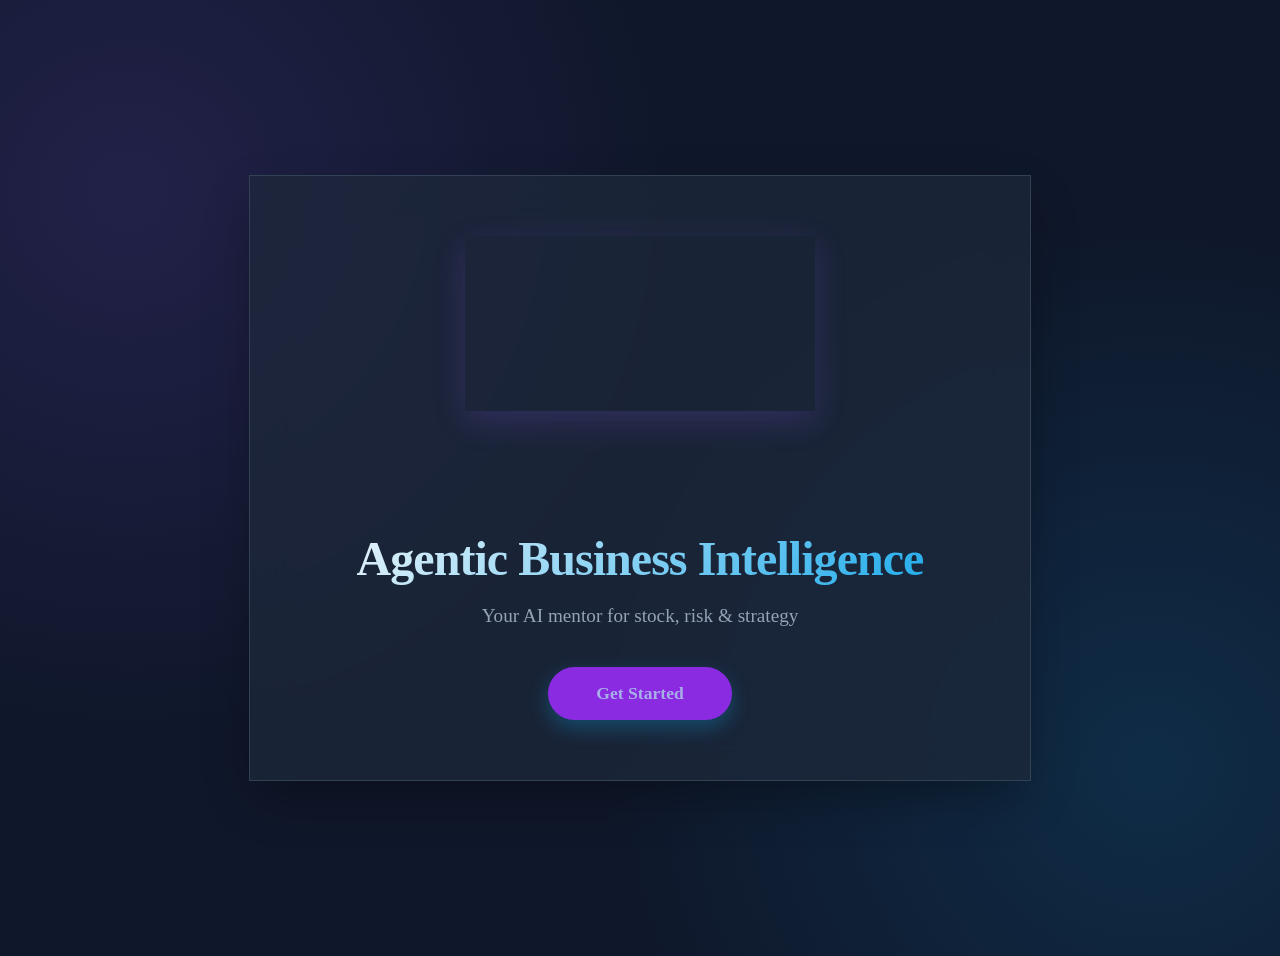
==== index.html @ ce783104 "Initial commit: ABI Premium Design and Features" ====
<!DOCTYPE html>
<html lang="en">

<head>
  <meta charset="UTF-8">
  <title>ABI – Agentic Business Intelligence</title>
  <link rel="stylesheet" href="index.css">

  <link href="https://fonts.googleapis.com/css2?family=Poppins:wght@300;500;700&display=swap" rel="stylesheet">
</head>

<body class="fade-in">

  <div class="container"> <video src="logo.mp4" autoplay loop muted class="logo"></video><br>
    <br><br><br>
    <h1>Agentic Business Intelligence</h1>
    <p>Your AI mentor for stock, risk & strategy</p>

    <a href="login.html" class="btn">Get Started</a>
  </div>

</body>

</html>
---- index.css ----
/* index.css */

:root {
  /* Force Dark Theme Default for Landing Page */
  --primary: #f8fafc;
  --primary-light: #cbd5e1;
  --secondary: #0ea5e9;
  --accent: #fbbf24;
  --bg-body: #0f172a;
  /* Slate 900 */
  --bg-glass: rgba(30, 41, 59, 0.75);
  --bg-card: #1e293b;
  --bg-nav: rgba(15, 23, 42, 0.9);
  --text-main: #f1f5f9;
  --text-muted: #94a3b8;
  --text-light: #0f172a;
  --border: #334155;
  --shadow-sm: 0 4px 6px -1px rgba(0, 0, 0, 0.5);
  --shadow-glow: 0 0 20px rgba(14, 165, 233, 0.4);
}

body {
  display: flex;
  justify-content: center;
  align-items: center;
  min-height: 100vh;
  padding: 20px;
  background: radial-gradient(circle at 10% 20%, rgba(139, 92, 246, 0.15) 0%, transparent 40%),
    radial-gradient(circle at 90% 80%, rgba(14, 165, 233, 0.15) 0%, transparent 40%),
    var(--bg-body);
  color: var(--text-main);
  /* Ensure no scroll unless needed */
  overflow-x: hidden;
}

.container {
  text-align: center;
  max-width: 700px;
  width: 100%;

  /* Glassmorphism Card Style */
  background: var(--bg-glass);
  backdrop-filter: blur(20px);
  -webkit-backdrop-filter: blur(20px);
  border: 1px solid var(--border);
  border-radius: var(--radius-lg);
  padding: 60px 40px;
  box-shadow: 0 20px 50px -12px rgba(0, 0, 0, 0.4);

  position: relative;
  z-index: 10;
  transition: transform 0.3s ease;
}

.logo {
  width: 100%;
  max-width: 350px;
  height: auto;
  border-radius: var(--radius-md);
  margin-bottom: 2rem;
  box-shadow: 0 10px 30px rgba(139, 92, 246, 0.2);
  /* Subtle glow for logo/video */
}

h1 {
  font-size: 3rem;
  font-weight: 800;
  margin-bottom: 1rem;
  line-height: 1.1;
  background: linear-gradient(135deg, var(--primary), var(--secondary));
  -webkit-background-clip: text;
  -webkit-text-fill-color: transparent;
  letter-spacing: -0.02em;
}

p {
  font-size: 1.2rem;
  color: var(--text-muted);
  margin-bottom: 2.5rem;
  font-weight: 400;
}

.btn {
  display: inline-block;
  padding: 16px 48px;
  background-color: blueviolet;
  /* Sky/Blue default from login */
  color: rgb(168, 175, 232);
  font-weight: 600;
  font-size: 1.1rem;
  border-radius: 50px;
  box-shadow: 0 8px 20px rgba(14, 165, 233, 0.3);
  transition: all 0.3s ease;
  text-decoration: none;
}

.btn:hover {
  transform: translateY(-3px);
  box-shadow: 0 12px 25px rgba(14, 165, 233, 0.4);
  background: var(--primary);
  /* Hover state */
}

.btn:active {
  transform: translateY(-1px);
}
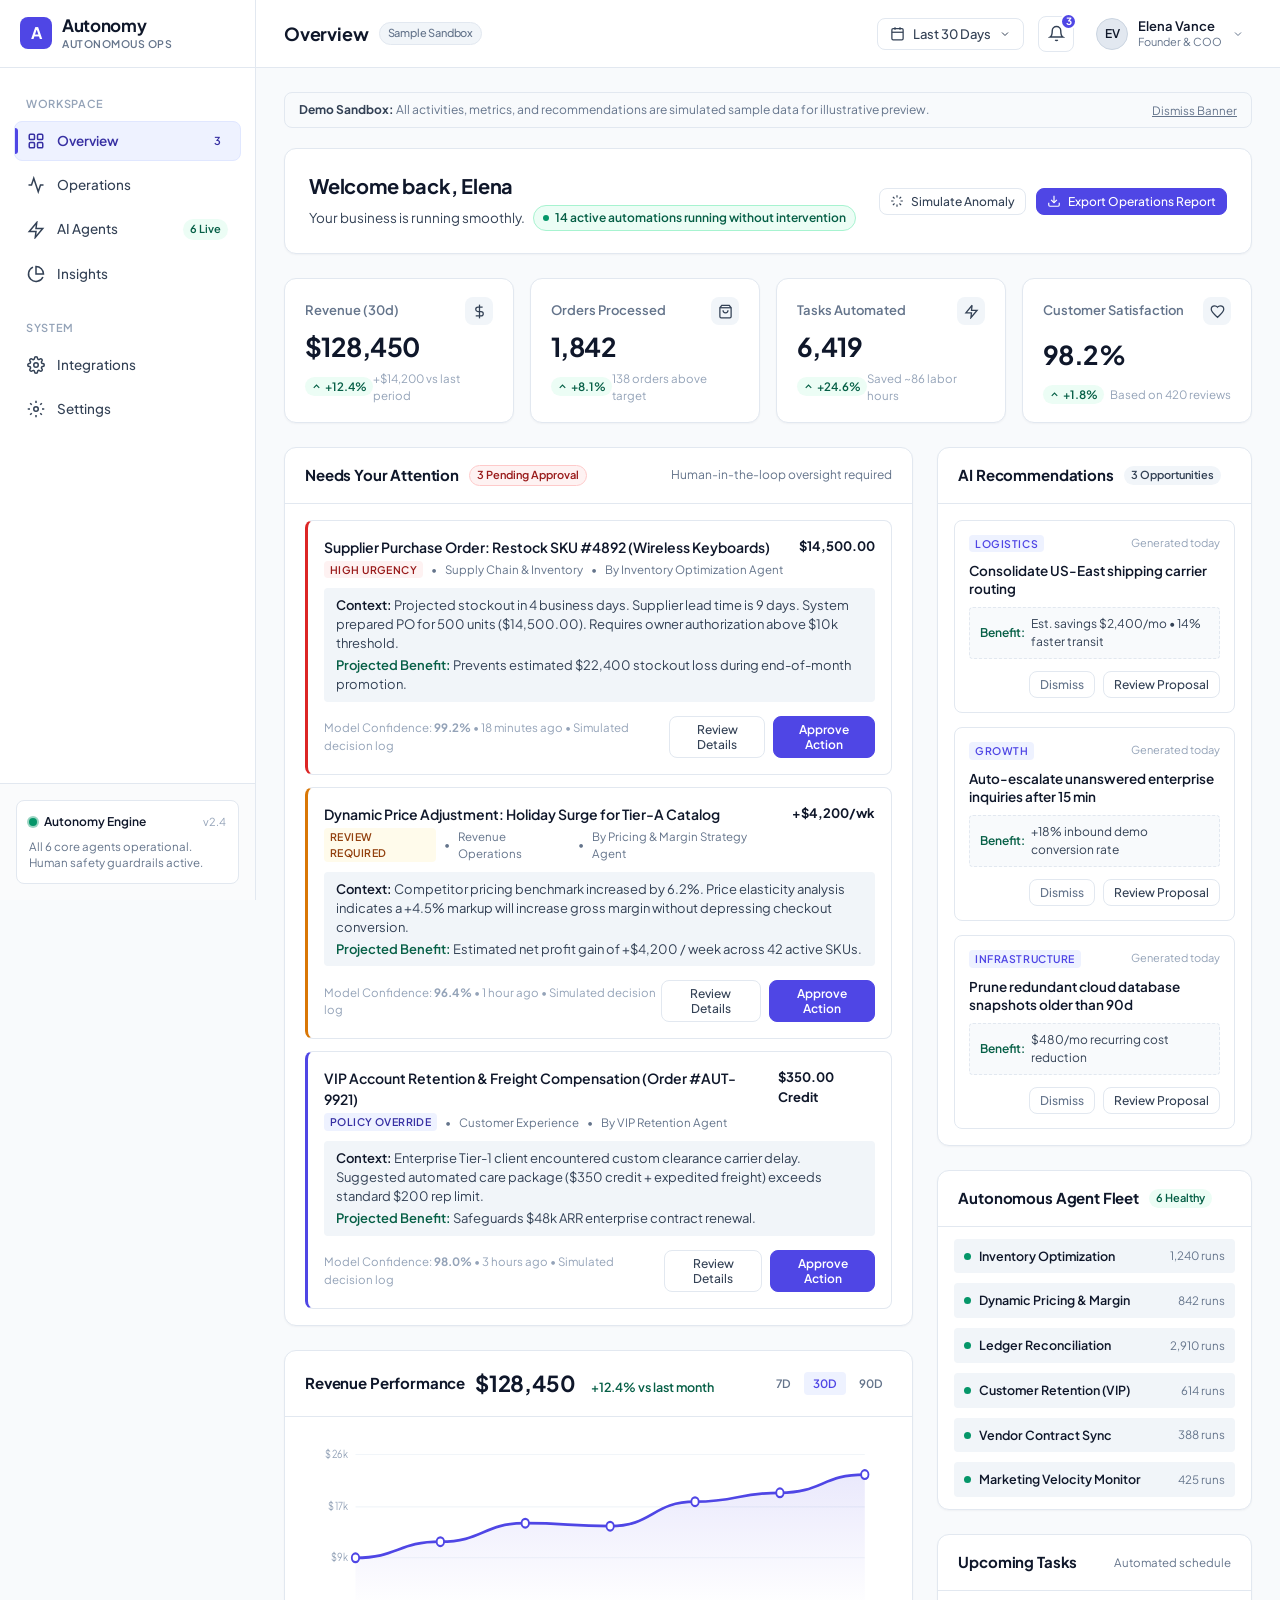
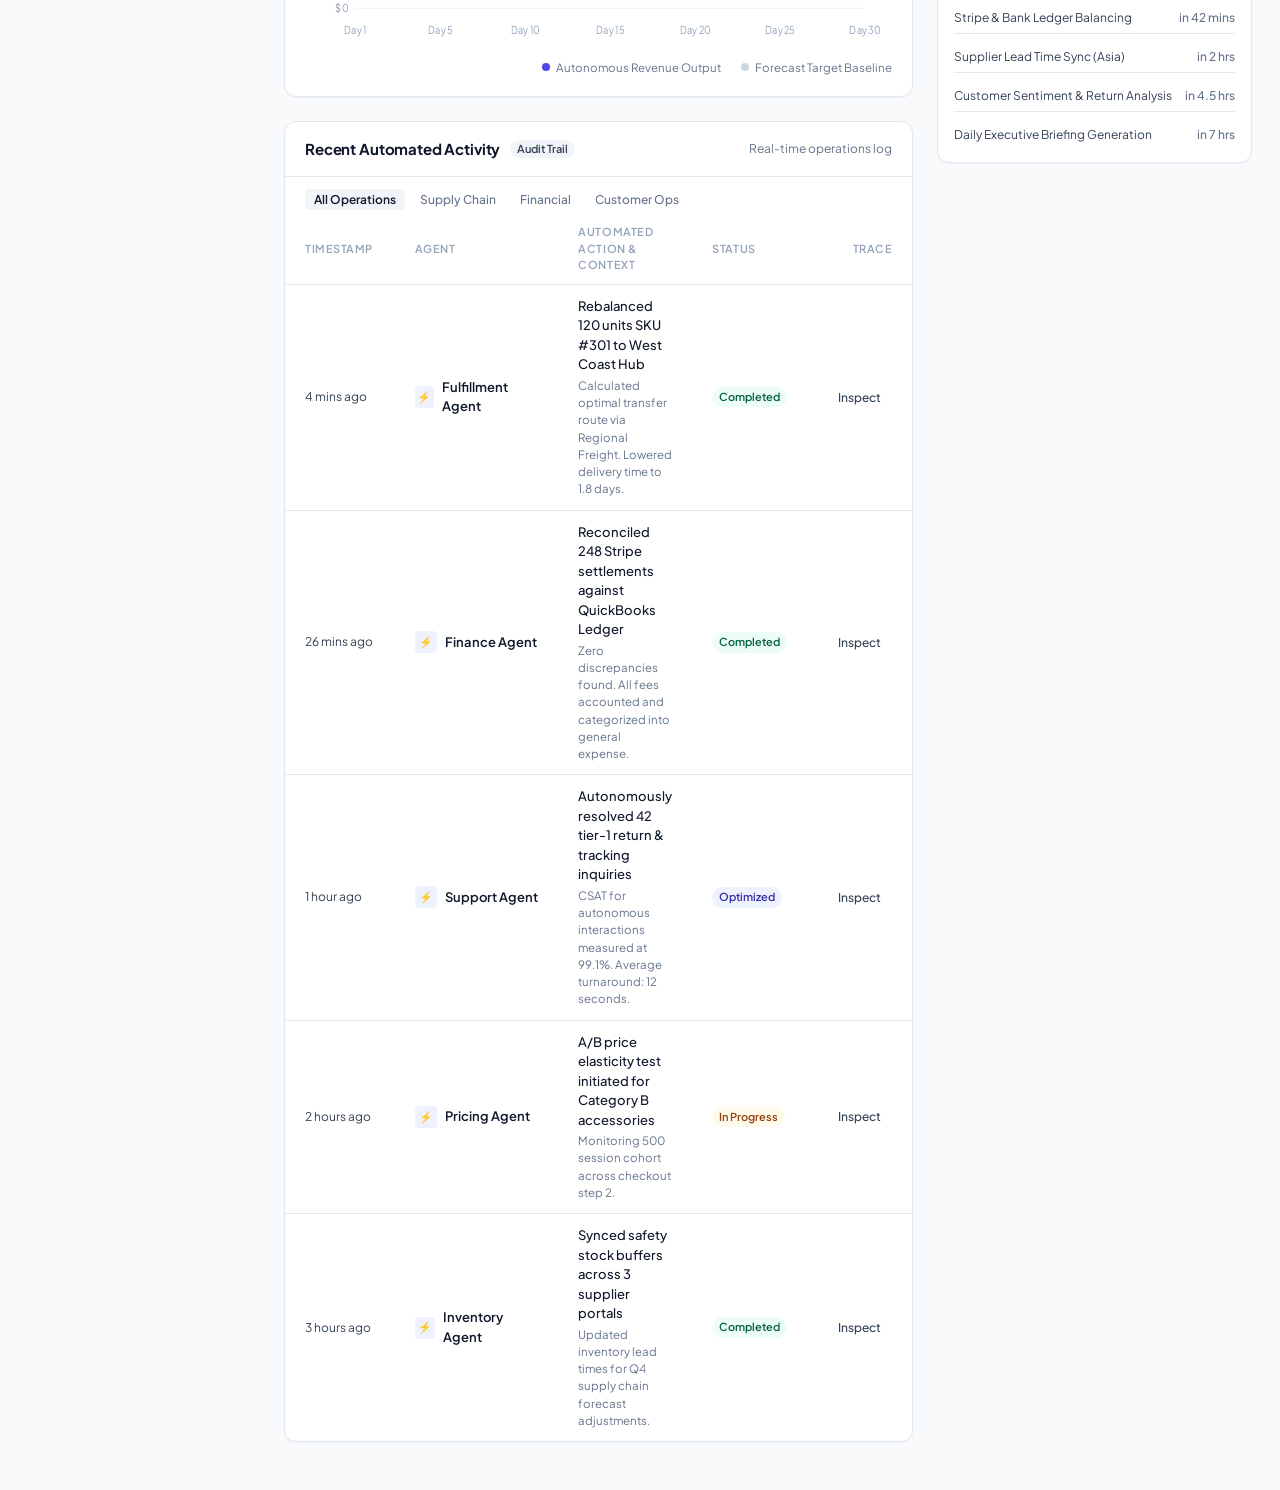
==== commit bc668c0f: "Initial commit" ====
--- a/index.html
+++ b/index.html
@@ -1,24 +1,814 @@
 <!DOCTYPE html>
 <html lang="en">
-
 <head>
   <meta charset="UTF-8">
-  <title>ABI – Agentic Business Intelligence</title>
-  <link rel="stylesheet" href="index.css">
-
-  <link href="https://fonts.googleapis.com/css2?family=Poppins:wght@300;500;700&display=swap" rel="stylesheet">
+  <meta name="viewport" content="width=device-width, initial-scale=1.0">
+  <title>Autonomy — Autonomous Business Operations Platform</title>
+  <meta name="description" content="Calm, clear autonomous business operations platform. Monitor operations, understand what needs attention, and review AI-suggested actions.">
+  <link rel="stylesheet" href="dashboard.css">
+  <!-- Fonts: Inter / System -->
+  <link rel="preconnect" href="https://fonts.googleapis.com">
+  <link rel="preconnect" href="https://fonts.gstatic.com" crossorigin>
+  <link href="https://fonts.googleapis.com/css2?family=Plus+Jakarta+Sans:wght@400;500;600;700&display=swap" rel="stylesheet">
+  <style>
+    body { font-family: 'Plus Jakarta Sans', -apple-system, BlinkMacSystemFont, "Segoe UI", Roboto, sans-serif; }
+  </style>
 </head>
-
-<body class="fade-in">
-
-  <div class="container"> <video src="logo.mp4" autoplay loop muted class="logo"></video><br>
-    <br><br><br>
-    <h1>Agentic Business Intelligence</h1>
-    <p>Your AI mentor for stock, risk & strategy</p>
-
-    <a href="login.html" class="btn">Get Started</a>
+<body>
+
+<div class="app-container">
+  <!-- Mobile Sidebar Overlay Backdrop -->
+  <div class="sidebar-overlay" id="sidebarOverlay"></div>
+
+  <!-- Left Sidebar -->
+  <aside class="sidebar" id="sidebar">
+    <div class="sidebar-header">
+      <a href="index.html" class="brand-wrapper">
+        <div class="brand-icon">A</div>
+        <div class="brand-text">
+          <span class="brand-title">Autonomy</span>
+          <span class="brand-tag">Autonomous Ops</span>
+        </div>
+      </a>
+      <button class="mobile-menu-btn" id="sidebarCloseBtn" aria-label="Close sidebar" style="display: none;">
+        <svg width="20" height="20" viewBox="0 0 24 24" fill="none" stroke="currentColor" stroke-width="2">
+          <path d="M18 6L6 18M6 6l12 12"/>
+        </svg>
+      </button>
+    </div>
+
+    <!-- Navigation List -->
+    <nav class="sidebar-nav">
+      <div class="nav-section-title">Workspace</div>
+      
+      <a href="#overview" class="nav-item active" data-tab="overview">
+        <svg class="nav-icon" viewBox="0 0 24 24" fill="none" stroke="currentColor">
+          <rect x="3" y="3" width="7" height="7" rx="1.5"/>
+          <rect x="14" y="3" width="7" height="7" rx="1.5"/>
+          <rect x="14" y="14" width="7" height="7" rx="1.5"/>
+          <rect x="3" y="14" width="7" height="7" rx="1.5"/>
+        </svg>
+        <span>Overview</span>
+        <span class="nav-badge" id="navAttentionBadge">3</span>
+      </a>
+
+      <a href="#operations" class="nav-item" data-tab="operations">
+        <svg class="nav-icon" viewBox="0 0 24 24" fill="none" stroke="currentColor">
+          <polyline points="22 12 18 12 15 21 9 3 6 12 2 12"/>
+        </svg>
+        <span>Operations</span>
+      </a>
+
+      <a href="#agents" class="nav-item" data-tab="agents">
+        <svg class="nav-icon" viewBox="0 0 24 24" fill="none" stroke="currentColor">
+          <polygon points="13 2 3 14 12 14 11 22 21 10 12 10 13 2"/>
+        </svg>
+        <span>AI Agents</span>
+        <span class="nav-badge" style="background-color:#ecfdf5; color:#065f46;">6 Live</span>
+      </a>
+
+      <a href="#insights" class="nav-item" data-tab="insights">
+        <svg class="nav-icon" viewBox="0 0 24 24" fill="none" stroke="currentColor">
+          <path d="M21.21 15.89A10 10 0 1 1 8 2.83"/>
+          <path d="M22 12A10 10 0 0 0 12 2v10z"/>
+        </svg>
+        <span>Insights</span>
+      </a>
+
+      <div class="nav-section-title" style="margin-top: 14px;">System</div>
+
+      <a href="#integrations" class="nav-item" data-tab="integrations">
+        <svg class="nav-icon" viewBox="0 0 24 24" fill="none" stroke="currentColor">
+          <circle cx="12" cy="12" r="3"/>
+          <path d="M19.4 15a1.65 1.65 0 0 0 .33 1.82l.06.06a2 2 0 0 1 0 2.83 2 2 0 0 1-2.83 0l-.06-.06a1.65 1.65 0 0 0-1.82-.33 1.65 1.65 0 0 0-1 1.51V21a2 2 0 0 1-2 2 2 2 0 0 1-2-2v-.09A1.65 1.65 0 0 0 9 19.4a1.65 1.65 0 0 0-1.82.33l-.06.06a2 2 0 0 1-2.83 0 2 2 0 0 1 0-2.83l.06-.06a1.65 1.65 0 0 0 .33-1.82 1.65 1.65 0 0 0-1.51-1H3a2 2 0 0 1-2-2 2 2 0 0 1 2-2h.09A1.65 1.65 0 0 0 4.6 9a1.65 1.65 0 0 0-.33-1.82l-.06-.06a2 2 0 0 1 0-2.83 2 2 0 0 1 2.83 0l.06.06a1.65 1.65 0 0 0 1.82.33H9a1.65 1.65 0 0 0 1-1.51V3a2 2 0 0 1 2-2 2 2 0 0 1 2 2v.09a1.65 1.65 0 0 0 1 1.51 1.65 1.65 0 0 0 1.82-.33l.06-.06a2 2 0 0 1 2.83 0 2 2 0 0 1 0 2.83l-.06.06a1.65 1.65 0 0 0-.33 1.82V9a1.65 1.65 0 0 0 1.51 1H21a2 2 0 0 1 2 2 2 2 0 0 1-2 2h-.09a1.65 1.65 0 0 0-1.51 1z"/>
+        </svg>
+        <span>Integrations</span>
+      </a>
+
+      <a href="#settings" class="nav-item" data-tab="settings">
+        <svg class="nav-icon" viewBox="0 0 24 24" fill="none" stroke="currentColor">
+          <circle cx="12" cy="12" r="3"/>
+          <path d="M12 1v3M12 20v3M4.22 4.22l2.12 2.12M17.66 17.66l2.12 2.12M1 12h3M20 12h3M4.22 19.78l2.12-2.12M17.66 6.34l2.12-2.12"/>
+        </svg>
+        <span>Settings</span>
+      </a>
+    </nav>
+
+    <!-- Sidebar Footer / System Status -->
+    <div class="sidebar-footer">
+      <div class="system-status-card">
+        <div class="status-header">
+          <div class="status-indicator-wrap">
+            <span class="pulse-dot"></span>
+            <span>Autonomy Engine</span>
+          </div>
+          <span class="status-version">v2.4</span>
+        </div>
+        <p class="status-desc">All 6 core agents operational. Human safety guardrails active.</p>
+      </div>
+    </div>
+  </aside>
+
+  <!-- Main Wrapper -->
+  <div class="main-wrapper">
+    <!-- Top Bar -->
+    <header class="topbar">
+      <div class="topbar-left">
+        <button class="mobile-menu-btn" id="mobileMenuBtn" aria-label="Open mobile menu">
+          <svg width="20" height="20" viewBox="0 0 24 24" fill="none" stroke="currentColor" stroke-width="2">
+            <line x1="3" y1="12" x2="21" y2="12"/>
+            <line x1="3" y1="6" x2="21" y2="6"/>
+            <line x1="3" y1="18" x2="21" y2="18"/>
+          </svg>
+        </button>
+
+        <div class="page-meta">
+          <h1 class="page-title">
+            Overview
+            <span class="demo-badge">Sample Sandbox</span>
+          </h1>
+        </div>
+      </div>
+
+      <div class="topbar-right">
+        <!-- Date Range Selector -->
+        <div class="date-selector-wrapper">
+          <button class="date-selector-btn" id="dateSelectorBtn" aria-label="Select date range">
+            <svg width="15" height="15" viewBox="0 0 24 24" fill="none" stroke="currentColor" stroke-width="2">
+              <rect x="3" y="4" width="18" height="18" rx="2" ry="2"/>
+              <line x1="16" y1="2" x2="16" y2="6"/>
+              <line x1="8" y1="2" x2="8" y2="6"/>
+              <line x1="3" y1="10" x2="21" y2="10"/>
+            </svg>
+            <span id="selectedDateLabel">Last 30 Days</span>
+            <svg width="12" height="12" viewBox="0 0 24 24" fill="none" stroke="currentColor" stroke-width="2">
+              <polyline points="6 9 12 15 18 9"/>
+            </svg>
+          </button>
+          
+          <div class="date-dropdown" id="dateDropdown">
+            <button class="dropdown-item" data-val="today">Today (Real-time)</button>
+            <button class="dropdown-item" data-val="7d">Last 7 Days</button>
+            <button class="dropdown-item active" data-val="30d">Last 30 Days</button>
+            <button class="dropdown-item" data-val="quarter">Quarter to Date</button>
+          </div>
+        </div>
+
+        <!-- Notifications Bell -->
+        <div class="notification-wrapper">
+          <button class="icon-btn" id="notifBtn" aria-label="Notifications">
+            <svg width="17" height="17" viewBox="0 0 24 24" fill="none" stroke="currentColor" stroke-width="2">
+              <path d="M18 8A6 6 0 0 0 6 8c0 7-3 9-3 9h18s-3-2-3-9"/>
+              <path d="M13.73 21a2 2 0 0 1-3.46 0"/>
+            </svg>
+            <span class="unread-badge">3</span>
+          </button>
+
+          <div class="notifications-menu" id="notifMenu">
+            <div class="notifications-header">
+              <h4>System Notifications</h4>
+              <span style="font-size:11px; color:var(--text-muted);">3 unread</span>
+            </div>
+            <div class="notifications-list">
+              <div class="notification-row">
+                <span style="color:var(--status-danger);">●</span>
+                <div>
+                  <div style="font-weight:600; color:var(--text-primary);">Restock threshold reached</div>
+                  <div style="font-size:11.5px; color:var(--text-muted);">SKU #4892 inventory dropped to 4 days supply.</div>
+                  <div style="font-size:10.5px; color:var(--text-subtle); margin-top:2px;">18 mins ago</div>
+                </div>
+              </div>
+              <div class="notification-row">
+                <span style="color:var(--status-warning);">●</span>
+                <div>
+                  <div style="font-weight:600; color:var(--text-primary);">Price elasticity trigger</div>
+                  <div style="font-size:11.5px; color:var(--text-muted);">Competitor prices increased across 42 items.</div>
+                  <div style="font-size:10.5px; color:var(--text-subtle); margin-top:2px;">1 hour ago</div>
+                </div>
+              </div>
+              <div class="notification-row">
+                <span style="color:var(--status-success);">●</span>
+                <div>
+                  <div style="font-weight:600; color:var(--text-primary);">Settlements reconciled</div>
+                  <div style="font-size:11.5px; color:var(--text-muted);">248 Stripe transactions matched with zero errors.</div>
+                  <div style="font-size:10.5px; color:var(--text-subtle); margin-top:2px;">2 hours ago</div>
+                </div>
+              </div>
+            </div>
+          </div>
+        </div>
+
+        <!-- User Profile Dropdown -->
+        <div class="user-menu-wrapper">
+          <button class="user-profile-btn" id="userProfileBtn" aria-label="User profile">
+            <div class="user-avatar">EV</div>
+            <div class="user-info">
+              <span class="user-name">Elena Vance</span>
+              <span class="user-role">Founder & COO</span>
+            </div>
+            <svg width="12" height="12" viewBox="0 0 24 24" fill="none" stroke="currentColor" stroke-width="2" style="color:var(--text-muted);">
+              <polyline points="6 9 12 15 18 9"/>
+            </svg>
+          </button>
+
+          <div class="user-dropdown" id="userDropdown">
+            <div style="padding: 8px 14px; border-bottom: 1px solid var(--border-subtle);">
+              <div style="font-size:12.5px; font-weight:600; color:var(--text-primary);">Elena Vance</div>
+              <div style="font-size:11px; color:var(--text-muted);">elena@vanceholdings.com</div>
+            </div>
+            <button class="dropdown-item" onclick="window.AutonomyApp.showToast('Workspace settings opened')">Workspace Profile</button>
+            <button class="dropdown-item" onclick="window.AutonomyApp.showToast('API access keys opened')">API & Webhooks</button>
+            <div class="dropdown-divider"></div>
+            <button class="dropdown-item" onclick="window.AutonomyApp.showToast('Audit report ready for download')">Export Audit Trail</button>
+            <button class="dropdown-item" style="color:var(--status-danger-text);" onclick="window.AutonomyApp.showToast('Logged out of demo session')">Sign Out</button>
+          </div>
+        </div>
+      </div>
+    </header>
+
+    <!-- Main Content Area -->
+    <main class="content-area">
+      <!-- Illustrative Demo Notification Banner -->
+      <div class="demo-notice-bar">
+        <span>
+          <strong>Demo Sandbox:</strong> All activities, metrics, and recommendations are simulated sample data for illustrative preview.
+        </span>
+        <button class="demo-notice-dismiss" onclick="this.parentElement.style.display='none'">Dismiss Banner</button>
+      </div>
+
+      <!-- TAB 1: OVERVIEW -->
+      <section class="tab-pane active" id="tab-overview">
+        <!-- Welcome Section -->
+        <div class="welcome-card">
+          <div class="welcome-info">
+            <h2 class="welcome-title">Welcome back, Elena</h2>
+            <div class="welcome-status">
+              <span>Your business is running smoothly.</span>
+              <span class="automation-pill">
+                <span class="pill-dot"></span>
+                14 active automations running without intervention
+              </span>
+            </div>
+          </div>
+          <div class="welcome-actions">
+            <button class="btn btn-secondary btn-sm" id="simulateAnomalyBtn" title="Trigger a demo anomaly to test the approval queue">
+              <svg width="14" height="14" viewBox="0 0 24 24" fill="none" stroke="currentColor" stroke-width="2">
+                <path d="M12 2v4M12 18v4M4.93 4.93l2.83 2.83M16.24 16.24l2.83 2.83M2 12h4M18 12h4M4.93 19.07l2.83-2.83M16.24 7.76l2.83-2.83"/>
+              </svg>
+              Simulate Anomaly
+            </button>
+            <button class="btn btn-primary btn-sm" onclick="window.AutonomyApp.showToast('Report generated and downloaded (PDF)')">
+              <svg width="14" height="14" viewBox="0 0 24 24" fill="none" stroke="currentColor" stroke-width="2">
+                <path d="M21 15v4a2 2 0 0 1-2 2H5a2 2 0 0 1-2-2v-4"/>
+                <polyline points="7 10 12 15 17 10"/>
+                <line x1="12" y1="15" x2="12" y2="3"/>
+              </svg>
+              Export Operations Report
+            </button>
+          </div>
+        </div>
+
+        <!-- 4 Key Metric Cards -->
+        <div class="metrics-grid">
+          <!-- Metric 1: Revenue -->
+          <div class="metric-card">
+            <div class="metric-header">
+              <span class="metric-title">Revenue (30d)</span>
+              <div class="metric-icon-wrap">
+                <svg width="15" height="15" viewBox="0 0 24 24" fill="none" stroke="currentColor" stroke-width="2">
+                  <line x1="12" y1="1" x2="12" y2="23"/>
+                  <path d="M17 5H9.5a3.5 3.5 0 0 0 0 7h5a3.5 3.5 0 0 1 0 7H6"/>
+                </svg>
+              </div>
+            </div>
+            <div class="metric-value-wrap">
+              <span class="metric-value">$128,450</span>
+            </div>
+            <div class="metric-footer">
+              <span class="trend-badge positive">
+                <svg width="11" height="11" viewBox="0 0 24 24" fill="none" stroke="currentColor" stroke-width="2.5">
+                  <polyline points="18 15 12 9 6 15"/>
+                </svg>
+                +12.4%
+              </span>
+              <span class="metric-subtext">+$14,200 vs last period</span>
+            </div>
+          </div>
+
+          <!-- Metric 2: Orders -->
+          <div class="metric-card">
+            <div class="metric-header">
+              <span class="metric-title">Orders Processed</span>
+              <div class="metric-icon-wrap">
+                <svg width="15" height="15" viewBox="0 0 24 24" fill="none" stroke="currentColor" stroke-width="2">
+                  <path d="M6 2L3 6v14a2 2 0 0 0 2 2h14a2 2 0 0 0 2-2V6l-3-4z"/>
+                  <line x1="3" y1="6" x2="21" y2="6"/>
+                  <path d="M16 10a4 4 0 0 1-8 0"/>
+                </svg>
+              </div>
+            </div>
+            <div class="metric-value-wrap">
+              <span class="metric-value">1,842</span>
+            </div>
+            <div class="metric-footer">
+              <span class="trend-badge positive">
+                <svg width="11" height="11" viewBox="0 0 24 24" fill="none" stroke="currentColor" stroke-width="2.5">
+                  <polyline points="18 15 12 9 6 15"/>
+                </svg>
+                +8.1%
+              </span>
+              <span class="metric-subtext">138 orders above target</span>
+            </div>
+          </div>
+
+          <!-- Metric 3: Tasks Automated -->
+          <div class="metric-card">
+            <div class="metric-header">
+              <span class="metric-title">Tasks Automated</span>
+              <div class="metric-icon-wrap">
+                <svg width="15" height="15" viewBox="0 0 24 24" fill="none" stroke="currentColor" stroke-width="2">
+                  <polyline points="13 2 3 14 12 14 11 22 21 10 12 10 13 2"/>
+                </svg>
+              </div>
+            </div>
+            <div class="metric-value-wrap">
+              <span class="metric-value">6,419</span>
+            </div>
+            <div class="metric-footer">
+              <span class="trend-badge positive">
+                <svg width="11" height="11" viewBox="0 0 24 24" fill="none" stroke="currentColor" stroke-width="2.5">
+                  <polyline points="18 15 12 9 6 15"/>
+                </svg>
+                +24.6%
+              </span>
+              <span class="metric-subtext">Saved ~86 labor hours</span>
+            </div>
+          </div>
+
+          <!-- Metric 4: Customer Satisfaction -->
+          <div class="metric-card">
+            <div class="metric-header">
+              <span class="metric-title">Customer Satisfaction</span>
+              <div class="metric-icon-wrap">
+                <svg width="15" height="15" viewBox="0 0 24 24" fill="none" stroke="currentColor" stroke-width="2">
+                  <path d="M12 21.35l-1.45-1.32C5.4 15.36 2 12.28 2 8.5 2 5.42 4.42 3 7.5 3c1.74 0 3.41.81 4.5 2.09C13.09 3.81 14.76 3 16.5 3 19.58 3 22 5.42 22 8.5c0 3.78-3.4 6.86-8.55 11.54L12 21.35z"/>
+                </svg>
+              </div>
+            </div>
+            <div class="metric-value-wrap">
+              <span class="metric-value">98.2%</span>
+            </div>
+            <div class="metric-footer">
+              <span class="trend-badge positive">
+                <svg width="11" height="11" viewBox="0 0 24 24" fill="none" stroke="currentColor" stroke-width="2.5">
+                  <polyline points="18 15 12 9 6 15"/>
+                </svg>
+                +1.8%
+              </span>
+              <span class="metric-subtext">Based on 420 reviews</span>
+            </div>
+          </div>
+        </div>
+
+        <!-- Dashboard Grid: 2 Columns -->
+        <div class="dashboard-grid">
+          <!-- Main Left Column -->
+          <div class="col-main">
+            <!-- SECTION: Needs Your Attention (Approval Queue) -->
+            <section class="dashboard-card" id="attentionSection">
+              <div class="card-header">
+                <div class="card-header-left">
+                  <h3 class="card-title">Needs Your Attention</h3>
+                  <span class="count-badge attention" id="attentionCountBadge">3 Pending Approval</span>
+                </div>
+                <div class="card-header-actions">
+                  <span style="font-size:12px; color:var(--text-muted);">Human-in-the-loop oversight required</span>
+                </div>
+              </div>
+
+              <!-- Attention List Items -->
+              <div class="attention-list" id="attentionList">
+                <!-- Dynamically populated via JS -->
+              </div>
+
+              <!-- Empty state when all approved -->
+              <div class="empty-attention" id="emptyAttention">
+                <svg width="32" height="32" viewBox="0 0 24 24" fill="none" stroke="currentColor" stroke-width="2">
+                  <path d="M22 11.08V12a10 10 0 1 1-5.93-9.14"/>
+                  <polyline points="22 4 12 14.01 9 11.01"/>
+                </svg>
+                <div style="font-weight:600; color:var(--text-primary);">All actions reviewed</div>
+                <div style="font-size:12.5px; color:var(--text-muted);">There are no pending items requiring human authorization right now.</div>
+              </div>
+            </section>
+
+            <!-- SECTION: Performance Chart (Revenue Over Time) -->
+            <section class="dashboard-card">
+              <div class="card-header">
+                <div class="card-header-left">
+                  <h3 class="card-title">Revenue Performance</h3>
+                  <div class="chart-header-stats">
+                    <span class="chart-main-value" id="chartTotalValue">$128,450</span>
+                    <span class="chart-stat-delta" id="chartGrowthValue">+12.4% vs last month</span>
+                  </div>
+                </div>
+
+                <div class="chart-filters">
+                  <button class="chart-filter-btn" data-period="7D">7D</button>
+                  <button class="chart-filter-btn active" data-period="30D">30D</button>
+                  <button class="chart-filter-btn" data-period="90D">90D</button>
+                </div>
+              </div>
+
+              <div class="chart-container">
+                <div class="chart-svg-wrapper">
+                  <svg class="chart-svg" id="chartSvg" preserveAspectRatio="none"></svg>
+                  <div class="chart-tooltip" id="chartTooltip"></div>
+                </div>
+
+                <div class="chart-legend">
+                  <div class="legend-item">
+                    <span class="legend-dot primary"></span>
+                    <span>Autonomous Revenue Output</span>
+                  </div>
+                  <div class="legend-item">
+                    <span class="legend-dot target"></span>
+                    <span>Forecast Target Baseline</span>
+                  </div>
+                </div>
+              </div>
+            </section>
+
+            <!-- SECTION: Activity Area (Recent Automated Actions) -->
+            <section class="dashboard-card">
+              <div class="card-header">
+                <div class="card-header-left">
+                  <h3 class="card-title">Recent Automated Activity</h3>
+                  <span class="count-badge">Audit Trail</span>
+                </div>
+                <div class="card-header-actions">
+                  <span style="font-size:12px; color:var(--text-muted);">Real-time operations log</span>
+                </div>
+              </div>
+
+              <div class="activity-controls">
+                <div class="activity-filters">
+                  <button class="activity-filter-btn active" data-cat="all">All Operations</button>
+                  <button class="activity-filter-btn" data-cat="inventory">Supply Chain</button>
+                  <button class="activity-filter-btn" data-cat="finance">Financial</button>
+                  <button class="activity-filter-btn" data-cat="cx">Customer Ops</button>
+                </div>
+              </div>
+
+              <div class="activity-table-wrapper">
+                <table class="activity-table">
+                  <thead>
+                    <tr>
+                      <th style="width:110px;">Timestamp</th>
+                      <th style="width:170px;">Agent</th>
+                      <th>Automated Action & Context</th>
+                      <th style="width:110px;">Status</th>
+                      <th style="width:80px; text-align:right;">Trace</th>
+                    </tr>
+                  </thead>
+                  <tbody id="activityTableBody">
+                    <!-- Populated via JS -->
+                  </tbody>
+                </table>
+              </div>
+            </section>
+          </div>
+
+          <!-- Side Right Column -->
+          <aside class="col-side">
+            <!-- AI Recommendations Panel -->
+            <div class="dashboard-card">
+              <div class="card-header">
+                <div class="card-header-left">
+                  <h3 class="card-title">AI Recommendations</h3>
+                  <span class="count-badge">3 Opportunities</span>
+                </div>
+              </div>
+
+              <div class="recommendations-list" id="recommendationsList">
+                <!-- Dynamically rendered via JS -->
+              </div>
+            </div>
+
+            <!-- Active Agent Fleet Widget -->
+            <div class="dashboard-card">
+              <div class="card-header">
+                <div class="card-header-left">
+                  <h3 class="card-title">Autonomous Agent Fleet</h3>
+                  <span class="count-badge" style="background-color:#ecfdf5; color:#065f46;">6 Healthy</span>
+                </div>
+              </div>
+
+              <div class="agent-fleet-list">
+                <div class="fleet-row">
+                  <div class="fleet-agent-info">
+                    <span class="fleet-status-dot"></span>
+                    <span class="fleet-agent-name">Inventory Optimization</span>
+                  </div>
+                  <span class="fleet-metric">1,240 runs</span>
+                </div>
+
+                <div class="fleet-row">
+                  <div class="fleet-agent-info">
+                    <span class="fleet-status-dot"></span>
+                    <span class="fleet-agent-name">Dynamic Pricing & Margin</span>
+                  </div>
+                  <span class="fleet-metric">842 runs</span>
+                </div>
+
+                <div class="fleet-row">
+                  <div class="fleet-agent-info">
+                    <span class="fleet-status-dot"></span>
+                    <span class="fleet-agent-name">Ledger Reconciliation</span>
+                  </div>
+                  <span class="fleet-metric">2,910 runs</span>
+                </div>
+
+                <div class="fleet-row">
+                  <div class="fleet-agent-info">
+                    <span class="fleet-status-dot"></span>
+                    <span class="fleet-agent-name">Customer Retention (VIP)</span>
+                  </div>
+                  <span class="fleet-metric">614 runs</span>
+                </div>
+
+                <div class="fleet-row">
+                  <div class="fleet-agent-info">
+                    <span class="fleet-status-dot"></span>
+                    <span class="fleet-agent-name">Vendor Contract Sync</span>
+                  </div>
+                  <span class="fleet-metric">388 runs</span>
+                </div>
+
+                <div class="fleet-row">
+                  <div class="fleet-agent-info">
+                    <span class="fleet-status-dot"></span>
+                    <span class="fleet-agent-name">Marketing Velocity Monitor</span>
+                  </div>
+                  <span class="fleet-metric">425 runs</span>
+                </div>
+              </div>
+            </div>
+
+            <!-- Upcoming Scheduled Jobs -->
+            <div class="dashboard-card">
+              <div class="card-header">
+                <div class="card-header-left">
+                  <h3 class="card-title">Upcoming Tasks</h3>
+                </div>
+                <span style="font-size:11.5px; color:var(--text-muted);">Automated schedule</span>
+              </div>
+
+              <div class="schedule-list">
+                <div class="schedule-item">
+                  <span class="schedule-name">Stripe & Bank Ledger Balancing</span>
+                  <span class="schedule-time">in 42 mins</span>
+                </div>
+                <div class="schedule-item">
+                  <span class="schedule-name">Supplier Lead Time Sync (Asia)</span>
+                  <span class="schedule-time">in 2 hrs</span>
+                </div>
+                <div class="schedule-item">
+                  <span class="schedule-name">Customer Sentiment & Return Analysis</span>
+                  <span class="schedule-time">in 4.5 hrs</span>
+                </div>
+                <div class="schedule-item">
+                  <span class="schedule-name">Daily Executive Briefing Generation</span>
+                  <span class="schedule-time">in 7 hrs</span>
+                </div>
+              </div>
+            </div>
+          </aside>
+        </div>
+      </section>
+
+      <!-- TAB 2: OPERATIONS VIEW -->
+      <section class="tab-pane" id="tab-operations">
+        <div class="view-container">
+          <div class="view-header">
+            <h2 class="view-title">Operations Control Center</h2>
+            <p class="view-subtitle">Supervise live automated operational workflows and trigger manual overrides.</p>
+          </div>
+
+          <div class="grid-cards">
+            <div class="dashboard-card" style="padding:20px;">
+              <h3 style="font-size:15px; font-weight:700; margin-bottom:8px;">Supply Chain & Logistics</h3>
+              <p style="font-size:12.5px; color:var(--text-secondary); margin-bottom:14px;">
+                Monitoring 3 regional warehouses, 14 suppliers, and 4 shipping carriers.
+              </p>
+              <div style="font-size:12px; background:var(--bg-app); padding:10px; border-radius:6px; margin-bottom:14px;">
+                <div>• Average replenishment turnaround: <strong>6.2 days</strong></div>
+                <div>• Stockout risk probability: <strong>0.8%</strong> (Target &lt; 2%)</div>
+              </div>
+              <button class="btn btn-secondary btn-sm" onclick="window.AutonomyApp.showToast('Supply Chain parameters refreshed')">Configure Thresholds</button>
+            </div>
+
+            <div class="dashboard-card" style="padding:20px;">
+              <h3 style="font-size:15px; font-weight:700; margin-bottom:8px;">Financial Reconciliation</h3>
+              <p style="font-size:12.5px; color:var(--text-secondary); margin-bottom:14px;">
+                Continuous matching between payment gateways, merchant accounts, and accounting ledgers.
+              </p>
+              <div style="font-size:12px; background:var(--bg-app); padding:10px; border-radius:6px; margin-bottom:14px;">
+                <div>• Unreconciled transactions: <strong>0</strong></div>
+                <div>• Autonomous match rate: <strong>99.8%</strong></div>
+              </div>
+              <button class="btn btn-secondary btn-sm" onclick="window.AutonomyApp.showToast('Ledger sync completed')">Run Manual Audit</button>
+            </div>
+
+            <div class="dashboard-card" style="padding:20px;">
+              <h3 style="font-size:15px; font-weight:700; margin-bottom:8px;">Customer Experience (CX)</h3>
+              <p style="font-size:12.5px; color:var(--text-secondary); margin-bottom:14px;">
+                Automated triage and resolution of shipping inquiries, returns, and exchanges.
+              </p>
+              <div style="font-size:12px; background:var(--bg-app); padding:10px; border-radius:6px; margin-bottom:14px;">
+                <div>• First response time: <strong>&lt; 30 seconds</strong></div>
+                <div>• Human escalation rate: <strong>4.2%</strong></div>
+              </div>
+              <button class="btn btn-secondary btn-sm" onclick="window.AutonomyApp.showToast('CX policies updated')">Manage Care Policies</button>
+            </div>
+          </div>
+        </div>
+      </section>
+
+      <!-- TAB 3: AI AGENTS VIEW -->
+      <section class="tab-pane" id="tab-agents">
+        <div class="view-container">
+          <div class="view-header">
+            <h2 class="view-title">Active AI Agent Fleet</h2>
+            <p class="view-subtitle">Autonomous agents deployed across your business stack with verifiable safety boundaries.</p>
+          </div>
+
+          <div class="grid-cards">
+            <div class="dashboard-card" style="padding:20px;">
+              <div style="display:flex; justify-content:space-between; align-items:center; margin-bottom:8px;">
+                <h4 style="font-weight:700; font-size:15px;">Inventory Optimization Agent</h4>
+                <span class="status-badge-inline completed">Healthy</span>
+              </div>
+              <p style="font-size:12.5px; color:var(--text-secondary); margin-bottom:12px;">
+                Monitors reorder points, tracks safety stock, and creates automated purchase orders when stock depletes.
+              </p>
+              <div style="font-size:11.5px; color:var(--text-muted); border-top:1px solid var(--border-subtle); padding-top:10px;">
+                Authority Limit: <strong>Up to $10,000 / PO</strong> • Confidence Threshold: <strong>95%</strong>
+              </div>
+            </div>
+
+            <div class="dashboard-card" style="padding:20px;">
+              <div style="display:flex; justify-content:space-between; align-items:center; margin-bottom:8px;">
+                <h4 style="font-weight:700; font-size:15px;">Dynamic Margin & Pricing Agent</h4>
+                <span class="status-badge-inline completed">Healthy</span>
+              </div>
+              <p style="font-size:12.5px; color:var(--text-secondary); margin-bottom:12px;">
+                Analyzes competitor catalog indexing, demand elasticity, and adjusts prices within authorized bounds.
+              </p>
+              <div style="font-size:11.5px; color:var(--text-muted); border-top:1px solid var(--border-subtle); padding-top:10px;">
+                Authority Limit: <strong>±7.5% per item / week</strong> • Confidence Threshold: <strong>92%</strong>
+              </div>
+            </div>
+
+            <div class="dashboard-card" style="padding:20px;">
+              <div style="display:flex; justify-content:space-between; align-items:center; margin-bottom:8px;">
+                <h4 style="font-weight:700; font-size:15px;">VIP Customer Retention Agent</h4>
+                <span class="status-badge-inline completed">Healthy</span>
+              </div>
+              <p style="font-size:12.5px; color:var(--text-secondary); margin-bottom:12px;">
+                Detects shipment delays and friction for high-value accounts, dispatching proactive care packages.
+              </p>
+              <div style="font-size:11.5px; color:var(--text-muted); border-top:1px solid var(--border-subtle); padding-top:10px;">
+                Authority Limit: <strong>Up to $200 compensation credit</strong> • Confidence Threshold: <strong>97%</strong>
+              </div>
+            </div>
+          </div>
+        </div>
+      </section>
+
+      <!-- TAB 4: INSIGHTS VIEW -->
+      <section class="tab-pane" id="tab-insights">
+        <div class="view-container">
+          <div class="view-header">
+            <h2 class="view-title">Strategic Insights</h2>
+            <p class="view-subtitle">Long-term trend analysis, margin leakage detection, and market opportunity discovery.</p>
+          </div>
+
+          <div class="dashboard-card" style="padding:24px;">
+            <h3 style="font-size:15px; font-weight:700; margin-bottom:12px;">Automated Findings (Past 30 Days)</h3>
+            <ul style="font-size:13.5px; color:var(--text-secondary); line-height:1.8; padding-left:20px;">
+              <li><strong>Packaging optimization:</strong> Reducing box volume for SKU bundle #102 will decrease dimensional carrier fees by $1,800/month.</li>
+              <li><strong>Payment routing efficiency:</strong> 3.4% of EU credit card charges suffered non-optimal currency conversion fees. Routing through local acquiring saved $640.</li>
+              <li><strong>Cart abandonment pattern:</strong> Visitors requesting express shipping drop off 22% more often when estimated arrival is &gt; 3 days. Recommend partnering with localized 2-day fulfillment hubs.</li>
+            </ul>
+          </div>
+        </div>
+      </section>
+
+      <!-- TAB 5: INTEGRATIONS VIEW -->
+      <section class="tab-pane" id="tab-integrations">
+        <div class="view-container">
+          <div class="view-header">
+            <h2 class="view-title">Connected Integrations</h2>
+            <p class="view-subtitle">Data sources, webhooks, and execution endpoints connected to Autonomy.</p>
+          </div>
+
+          <div class="grid-cards">
+            <div class="dashboard-card" style="padding:20px;">
+              <div style="display:flex; justify-content:space-between; align-items:center; margin-bottom:8px;">
+                <h4 style="font-weight:700; font-size:15px;">Shopify (Storefront & Orders)</h4>
+                <span class="status-badge-inline completed">Connected</span>
+              </div>
+              <p style="font-size:12.5px; color:var(--text-secondary);">Real-time stream for checkouts, catalog changes, and refund events.</p>
+            </div>
+
+            <div class="dashboard-card" style="padding:20px;">
+              <div style="display:flex; justify-content:space-between; align-items:center; margin-bottom:8px;">
+                <h4 style="font-weight:700; font-size:15px;">Stripe (Payments & Billing)</h4>
+                <span class="status-badge-inline completed">Connected</span>
+              </div>
+              <p style="font-size:12.5px; color:var(--text-secondary);">Direct webhook synchronization for payouts, disputes, and fee analysis.</p>
+            </div>
+
+            <div class="dashboard-card" style="padding:20px;">
+              <div style="display:flex; justify-content:space-between; align-items:center; margin-bottom:8px;">
+                <h4 style="font-weight:700; font-size:15px;">Slack (Team Notifications)</h4>
+                <span class="status-badge-inline completed">Connected</span>
+              </div>
+              <p style="font-size:12.5px; color:var(--text-secondary);">Dispatches interactive approval alerts to #executive-ops channel.</p>
+            </div>
+          </div>
+        </div>
+      </section>
+
+      <!-- TAB 6: SETTINGS VIEW -->
+      <section class="tab-pane" id="tab-settings">
+        <div class="view-container">
+          <div class="view-header">
+            <h2 class="view-title">Platform Settings & Guardrails</h2>
+            <p class="view-subtitle">Define human-in-the-loop thresholds, notification policies, and agent permissions.</p>
+          </div>
+
+          <div class="dashboard-card" style="padding:24px;">
+            <div class="card-setting-row">
+              <div>
+                <div style="font-weight:600; font-size:13.5px; color:var(--text-primary);">Human Authorization Threshold (Financial)</div>
+                <div style="font-size:12px; color:var(--text-muted);">Require business owner confirmation for any expenditure exceeding this limit.</div>
+              </div>
+              <div style="font-weight:700; color:var(--accent);">$10,000.00 USD</div>
+            </div>
+
+            <div class="card-setting-row">
+              <div>
+                <div style="font-weight:600; font-size:13.5px; color:var(--text-primary);">Autonomous Safe Mode</div>
+                <div style="font-size:12px; color:var(--text-muted);">When enabled, actions will be staged for review rather than automatically executed.</div>
+              </div>
+              <div>
+                <span class="status-badge-inline completed">Active</span>
+              </div>
+            </div>
+
+            <div class="card-setting-row">
+              <div>
+                <div style="font-weight:600; font-size:13.5px; color:var(--text-primary);">Daily Executive Digest</div>
+                <div style="font-size:12px; color:var(--text-muted);">Receive a consolidated morning brief of overnight autonomous decisions.</div>
+              </div>
+              <div>
+                <span style="font-size:12.5px; font-weight:600; color:var(--text-primary);">08:00 AM EST</span>
+              </div>
+            </div>
+          </div>
+        </div>
+      </section>
+    </main>
   </div>
-
+</div>
+
+<!-- Reusable Detail / Action Modal -->
+<div class="modal-backdrop" id="detailModal">
+  <div class="modal-content">
+    <div class="modal-header">
+      <h3 class="modal-title" id="modalTitle">Review Action</h3>
+      <button class="modal-close-btn" id="modalCloseBtn" aria-label="Close modal">
+        <svg width="18" height="18" viewBox="0 0 24 24" fill="none" stroke="currentColor" stroke-width="2">
+          <line x1="18" y1="6" x2="6" y2="18"/>
+          <line x1="6" y1="6" x2="18" y2="18"/>
+        </svg>
+      </button>
+    </div>
+    <div class="modal-body" id="modalBody">
+      <!-- Injected by JS -->
+    </div>
+    <div class="modal-footer" id="modalFooter">
+      <!-- Injected by JS -->
+    </div>
+  </div>
+</div>
+
+<!-- Toast Feedback Container -->
+<div class="toast-container" id="toastContainer"></div>
+
+<!-- Client Logic -->
+<script src="dashboard.js"></script>
 </body>
-
-</html>+</html>
--- a/dashboard.css
+++ b/dashboard.css
@@ -0,0 +1,1804 @@
+/* ==========================================================================
+   Autonomy — Autonomous Business Operations Platform
+   Design System: Calm, Clear, Premium, Practical SaaS Dashboard
+   Palette: Light neutral background, Dark navy text, Subtle borders, 
+            Rounded cards, Restrained Indigo Accent.
+   ========================================================================== */
+
+:root {
+  /* Colors */
+  --bg-app: #f8fafc;
+  --bg-card: #ffffff;
+  --bg-card-subtle: #f1f5f9;
+  --bg-sidebar: #ffffff;
+  --bg-input: #ffffff;
+
+  /* Typography Colors */
+  --text-primary: #0f172a;       /* Dark navy text */
+  --text-secondary: #334155;     /* Slate text */
+  --text-muted: #64748b;         /* Muted caption text */
+  --text-subtle: #94a3b8;        /* Light subtle text */
+
+  /* Borders */
+  --border-subtle: #e2e8f0;      /* Subtle border */
+  --border-card: #e2e8f0;
+  --border-strong: #cbd5e1;
+
+  /* Restrained Indigo Accent */
+  --accent: #4f46e5;             /* Primary Indigo */
+  --accent-hover: #4338ca;
+  --accent-light: #eef2ff;       /* Light indigo background */
+  --accent-subtle: #e0e7ff;
+  --accent-text: #3730a3;
+
+  /* Semantic Status Colors */
+  --status-success: #059669;
+  --status-success-bg: #ecfdf5;
+  --status-success-border: #a7f3d0;
+  --status-success-text: #065f46;
+
+  --status-warning: #d97706;
+  --status-warning-bg: #fffbeb;
+  --status-warning-border: #fde68a;
+  --status-warning-text: #92400e;
+
+  --status-danger: #dc2626;
+  --status-danger-bg: #fef2f2;
+  --status-danger-border: #fecaca;
+  --status-danger-text: #991b1b;
+
+  --status-neutral: #64748b;
+  --status-neutral-bg: #f8fafc;
+  --status-neutral-border: #e2e8f0;
+
+  /* Geometry & Shadows */
+  --radius-xs: 4px;
+  --radius-sm: 8px;
+  --radius-md: 12px;
+  --radius-lg: 16px;
+  --radius-full: 9999px;
+
+  --shadow-xs: 0 1px 2px rgba(15, 23, 42, 0.04);
+  --shadow-sm: 0 1px 3px rgba(15, 23, 42, 0.06), 0 1px 2px rgba(15, 23, 42, 0.04);
+  --shadow-md: 0 4px 6px -1px rgba(15, 23, 42, 0.07), 0 2px 4px -2px rgba(15, 23, 42, 0.05);
+  --shadow-lg: 0 10px 15px -3px rgba(15, 23, 42, 0.08), 0 4px 6px -4px rgba(15, 23, 42, 0.03);
+
+  /* Layout dimensions */
+  --sidebar-width: 256px;
+  --topbar-height: 68px;
+
+  /* Transitions */
+  --transition-fast: 150ms cubic-bezier(0.4, 0, 0.2, 1);
+  --transition-normal: 250ms cubic-bezier(0.4, 0, 0.2, 1);
+}
+
+/* Base Reset & Typography */
+*, *::before, *::after {
+  box-sizing: border-box;
+  margin: 0;
+  padding: 0;
+}
+
+html {
+  font-size: 15px;
+  -webkit-font-smoothing: antialiased;
+  -moz-osx-font-smoothing: grayscale;
+}
+
+body {
+  font-family: -apple-system, BlinkMacSystemFont, "Segoe UI", Roboto, "Helvetica Neue", Arial, sans-serif;
+  background-color: var(--bg-app);
+  color: var(--text-primary);
+  line-height: 1.5;
+  min-height: 100vh;
+  display: flex;
+  overflow-x: hidden;
+}
+
+button, input, select, textarea {
+  font-family: inherit;
+  font-size: inherit;
+  color: inherit;
+}
+
+button {
+  cursor: pointer;
+  border: none;
+  background: none;
+}
+
+a {
+  color: inherit;
+  text-decoration: none;
+}
+
+/* ==========================================================================
+   Layout Structure
+   ========================================================================== */
+.app-container {
+  display: flex;
+  width: 100%;
+  min-height: 100vh;
+  background-color: var(--bg-app);
+}
+
+/* Left Sidebar */
+.sidebar {
+  width: var(--sidebar-width);
+  background-color: var(--bg-sidebar);
+  border-right: 1px solid var(--border-subtle);
+  display: flex;
+  flex-direction: column;
+  position: fixed;
+  top: 0;
+  left: 0;
+  bottom: 0;
+  z-index: 40;
+  transition: transform var(--transition-normal);
+}
+
+.sidebar-header {
+  height: var(--topbar-height);
+  padding: 0 20px;
+  display: flex;
+  align-items: center;
+  justify-content: space-between;
+  border-bottom: 1px solid var(--border-subtle);
+}
+
+.brand-wrapper {
+  display: flex;
+  align-items: center;
+  gap: 10px;
+  text-decoration: none;
+}
+
+.brand-icon {
+  width: 32px;
+  height: 32px;
+  background-color: var(--accent);
+  color: #ffffff;
+  border-radius: var(--radius-sm);
+  display: flex;
+  align-items: center;
+  justify-content: center;
+  font-weight: 700;
+  font-size: 16px;
+  flex-shrink: 0;
+}
+
+.brand-text {
+  display: flex;
+  flex-direction: column;
+}
+
+.brand-title {
+  font-size: 17px;
+  font-weight: 700;
+  letter-spacing: -0.02em;
+  color: var(--text-primary);
+  line-height: 1.2;
+}
+
+.brand-tag {
+  font-size: 10.5px;
+  font-weight: 600;
+  text-transform: uppercase;
+  letter-spacing: 0.05em;
+  color: var(--text-muted);
+}
+
+.sidebar-nav {
+  flex: 1;
+  padding: 20px 14px;
+  display: flex;
+  flex-direction: column;
+  gap: 4px;
+  overflow-y: auto;
+}
+
+.nav-section-title {
+  font-size: 11px;
+  font-weight: 600;
+  text-transform: uppercase;
+  letter-spacing: 0.06em;
+  color: var(--text-subtle);
+  padding: 8px 12px 4px;
+}
+
+.nav-item {
+  display: flex;
+  align-items: center;
+  gap: 12px;
+  padding: 9px 12px;
+  border-radius: var(--radius-sm);
+  color: var(--text-secondary);
+  font-weight: 500;
+  font-size: 13.5px;
+  transition: background-color var(--transition-fast), color var(--transition-fast);
+  text-decoration: none;
+  position: relative;
+  border: 1px solid transparent;
+}
+
+.nav-item:hover {
+  background-color: var(--bg-card-subtle);
+  color: var(--text-primary);
+}
+
+.nav-item.active {
+  background-color: var(--accent-light);
+  color: var(--accent-text);
+  font-weight: 600;
+  border-color: var(--accent-subtle);
+}
+
+.nav-item.active::before {
+  content: "";
+  position: absolute;
+  left: 0;
+  top: 6px;
+  bottom: 6px;
+  width: 3px;
+  border-radius: 0 var(--radius-xs) var(--radius-xs) 0;
+  background-color: var(--accent);
+}
+
+.nav-icon {
+  width: 18px;
+  height: 18px;
+  flex-shrink: 0;
+  stroke-width: 2;
+}
+
+.nav-badge {
+  margin-left: auto;
+  font-size: 11px;
+  font-weight: 600;
+  background-color: var(--accent-light);
+  color: var(--accent-text);
+  padding: 2px 7px;
+  border-radius: var(--radius-full);
+}
+
+.sidebar-footer {
+  padding: 16px;
+  border-top: 1px solid var(--border-subtle);
+  background-color: #fafbfc;
+}
+
+.system-status-card {
+  padding: 12px;
+  background-color: var(--bg-card);
+  border: 1px solid var(--border-subtle);
+  border-radius: var(--radius-sm);
+  display: flex;
+  flex-direction: column;
+  gap: 8px;
+}
+
+.status-header {
+  display: flex;
+  align-items: center;
+  justify-content: space-between;
+}
+
+.status-indicator-wrap {
+  display: flex;
+  align-items: center;
+  gap: 7px;
+  font-size: 12px;
+  font-weight: 600;
+  color: var(--text-primary);
+}
+
+.pulse-dot {
+  width: 8px;
+  height: 8px;
+  border-radius: 50%;
+  background-color: var(--status-success);
+  position: relative;
+}
+
+.pulse-dot::after {
+  content: "";
+  position: absolute;
+  top: -2px;
+  left: -2px;
+  width: 12px;
+  height: 12px;
+  border-radius: 50%;
+  background-color: var(--status-success);
+  opacity: 0.4;
+  animation: pulse-ring 2s infinite ease-out;
+}
+
+@keyframes pulse-ring {
+  0% { transform: scale(0.8); opacity: 0.6; }
+  100% { transform: scale(2.2); opacity: 0; }
+}
+
+.status-version {
+  font-size: 11px;
+  color: var(--text-subtle);
+}
+
+.status-desc {
+  font-size: 11.5px;
+  color: var(--text-muted);
+  line-height: 1.4;
+}
+
+/* ==========================================================================
+   Main Content Area
+   ========================================================================== */
+.main-wrapper {
+  margin-left: var(--sidebar-width);
+  flex: 1;
+  display: flex;
+  flex-direction: column;
+  min-height: 100vh;
+  min-width: 0; /* Prevents flex children from causing overflow */
+}
+
+/* Top Bar */
+.topbar {
+  height: var(--topbar-height);
+  background-color: #ffffff;
+  border-bottom: 1px solid var(--border-subtle);
+  display: flex;
+  align-items: center;
+  justify-content: space-between;
+  padding: 0 28px;
+  position: sticky;
+  top: 0;
+  z-index: 30;
+}
+
+.topbar-left {
+  display: flex;
+  align-items: center;
+  gap: 16px;
+}
+
+.mobile-menu-btn {
+  display: none;
+  padding: 6px;
+  border-radius: var(--radius-sm);
+  color: var(--text-secondary);
+}
+
+.mobile-menu-btn:hover {
+  background-color: var(--bg-card-subtle);
+  color: var(--text-primary);
+}
+
+.page-meta {
+  display: flex;
+  flex-direction: column;
+}
+
+.page-title {
+  font-size: 18px;
+  font-weight: 700;
+  color: var(--text-primary);
+  letter-spacing: -0.01em;
+  display: flex;
+  align-items: center;
+  gap: 10px;
+}
+
+.demo-badge {
+  font-size: 11px;
+  font-weight: 500;
+  padding: 2px 8px;
+  border-radius: var(--radius-full);
+  background-color: var(--bg-card-subtle);
+  color: var(--text-muted);
+  border: 1px solid var(--border-subtle);
+}
+
+.topbar-right {
+  display: flex;
+  align-items: center;
+  gap: 14px;
+}
+
+/* Date range selector */
+.date-selector-wrapper {
+  position: relative;
+}
+
+.date-selector-btn {
+  display: flex;
+  align-items: center;
+  gap: 8px;
+  padding: 7px 12px;
+  border: 1px solid var(--border-subtle);
+  border-radius: var(--radius-sm);
+  background-color: #ffffff;
+  font-size: 13px;
+  font-weight: 500;
+  color: var(--text-secondary);
+  transition: all var(--transition-fast);
+}
+
+.date-selector-btn:hover {
+  border-color: var(--border-strong);
+  color: var(--text-primary);
+}
+
+.date-dropdown {
+  position: absolute;
+  top: calc(100% + 6px);
+  right: 0;
+  background-color: #ffffff;
+  border: 1px solid var(--border-subtle);
+  border-radius: var(--radius-sm);
+  box-shadow: var(--shadow-md);
+  min-width: 160px;
+  padding: 6px 0;
+  z-index: 50;
+  display: none;
+}
+
+.date-dropdown.show {
+  display: block;
+}
+
+.dropdown-item {
+  display: block;
+  width: 100%;
+  text-align: left;
+  padding: 8px 14px;
+  font-size: 13px;
+  color: var(--text-secondary);
+  transition: background-color var(--transition-fast);
+}
+
+.dropdown-item:hover {
+  background-color: var(--bg-card-subtle);
+  color: var(--text-primary);
+}
+
+.dropdown-item.active {
+  color: var(--accent);
+  font-weight: 600;
+  background-color: var(--accent-light);
+}
+
+/* Topbar Notification Button & Dropdown */
+.notification-wrapper {
+  position: relative;
+}
+
+.icon-btn {
+  width: 36px;
+  height: 36px;
+  border-radius: var(--radius-sm);
+  border: 1px solid var(--border-subtle);
+  display: flex;
+  align-items: center;
+  justify-content: center;
+  color: var(--text-secondary);
+  position: relative;
+  transition: all var(--transition-fast);
+}
+
+.icon-btn:hover {
+  background-color: var(--bg-card-subtle);
+  color: var(--text-primary);
+  border-color: var(--border-strong);
+}
+
+.unread-badge {
+  position: absolute;
+  top: -4px;
+  right: -4px;
+  background-color: var(--accent);
+  color: #ffffff;
+  font-size: 10px;
+  font-weight: 700;
+  width: 17px;
+  height: 17px;
+  border-radius: 50%;
+  display: flex;
+  align-items: center;
+  justify-content: center;
+  border: 2px solid #ffffff;
+}
+
+.notifications-menu {
+  position: absolute;
+  top: calc(100% + 6px);
+  right: 0;
+  width: 320px;
+  background-color: #ffffff;
+  border: 1px solid var(--border-subtle);
+  border-radius: var(--radius-md);
+  box-shadow: var(--shadow-lg);
+  z-index: 50;
+  display: none;
+}
+
+.notifications-menu.show {
+  display: block;
+}
+
+.notifications-header {
+  padding: 12px 16px;
+  border-bottom: 1px solid var(--border-subtle);
+  display: flex;
+  align-items: center;
+  justify-content: space-between;
+}
+
+.notifications-header h4 {
+  font-size: 13px;
+  font-weight: 600;
+  color: var(--text-primary);
+}
+
+.notifications-list {
+  max-height: 300px;
+  overflow-y: auto;
+}
+
+.notification-row {
+  padding: 10px 16px;
+  border-bottom: 1px solid var(--border-subtle);
+  display: flex;
+  gap: 10px;
+  font-size: 12.5px;
+  transition: background-color var(--transition-fast);
+}
+
+.notification-row:hover {
+  background-color: var(--bg-card-subtle);
+}
+
+.notification-row:last-child {
+  border-bottom: none;
+}
+
+/* User Profile Menu */
+.user-menu-wrapper {
+  position: relative;
+}
+
+.user-profile-btn {
+  display: flex;
+  align-items: center;
+  gap: 10px;
+  padding: 4px 8px;
+  border-radius: var(--radius-sm);
+  transition: background-color var(--transition-fast);
+}
+
+.user-profile-btn:hover {
+  background-color: var(--bg-card-subtle);
+}
+
+.user-avatar {
+  width: 32px;
+  height: 32px;
+  border-radius: 50%;
+  background-color: #e2e8f0;
+  color: var(--text-primary);
+  font-weight: 600;
+  font-size: 12px;
+  display: flex;
+  align-items: center;
+  justify-content: center;
+  border: 1px solid var(--border-strong);
+}
+
+.user-info {
+  display: flex;
+  flex-direction: column;
+  text-align: left;
+}
+
+.user-name {
+  font-size: 13px;
+  font-weight: 600;
+  color: var(--text-primary);
+  line-height: 1.2;
+}
+
+.user-role {
+  font-size: 11px;
+  color: var(--text-muted);
+}
+
+.user-dropdown {
+  position: absolute;
+  top: calc(100% + 6px);
+  right: 0;
+  background-color: #ffffff;
+  border: 1px solid var(--border-subtle);
+  border-radius: var(--radius-sm);
+  box-shadow: var(--shadow-md);
+  min-width: 180px;
+  padding: 6px 0;
+  z-index: 50;
+  display: none;
+}
+
+.user-dropdown.show {
+  display: block;
+}
+
+.dropdown-divider {
+  height: 1px;
+  background-color: var(--border-subtle);
+  margin: 4px 0;
+}
+
+/* ==========================================================================
+   Dashboard Page Body
+   ========================================================================== */
+.content-area {
+  flex: 1;
+  padding: 24px 28px 48px;
+  max-width: 1440px;
+  width: 100%;
+  margin: 0 auto;
+}
+
+/* View switcher */
+.tab-pane {
+  display: none;
+}
+
+.tab-pane.active {
+  display: block;
+}
+
+/* Notice banner: sample data */
+.demo-notice-bar {
+  background-color: #f8fafc;
+  border: 1px solid var(--border-subtle);
+  border-radius: var(--radius-sm);
+  padding: 8px 14px;
+  margin-bottom: 20px;
+  display: flex;
+  align-items: center;
+  justify-content: space-between;
+  font-size: 12px;
+  color: var(--text-muted);
+}
+
+.demo-notice-bar strong {
+  color: var(--text-secondary);
+}
+
+.demo-notice-dismiss {
+  font-size: 11.5px;
+  color: var(--text-muted);
+  text-decoration: underline;
+  cursor: pointer;
+}
+
+/* Welcome Section */
+.welcome-card {
+  background-color: var(--bg-card);
+  border: 1px solid var(--border-card);
+  border-radius: var(--radius-md);
+  padding: 22px 24px;
+  margin-bottom: 24px;
+  box-shadow: var(--shadow-xs);
+  display: flex;
+  align-items: center;
+  justify-content: space-between;
+  flex-wrap: wrap;
+  gap: 16px;
+}
+
+.welcome-info {
+  display: flex;
+  flex-direction: column;
+  gap: 4px;
+}
+
+.welcome-title {
+  font-size: 20px;
+  font-weight: 700;
+  color: var(--text-primary);
+  letter-spacing: -0.01em;
+}
+
+.welcome-status {
+  display: flex;
+  align-items: center;
+  gap: 8px;
+  font-size: 13.5px;
+  color: var(--text-secondary);
+}
+
+.automation-pill {
+  display: inline-flex;
+  align-items: center;
+  gap: 6px;
+  background-color: var(--status-success-bg);
+  border: 1px solid var(--status-success-border);
+  color: var(--status-success-text);
+  font-size: 12px;
+  font-weight: 600;
+  padding: 3px 9px;
+  border-radius: var(--radius-full);
+}
+
+.pill-dot {
+  width: 6px;
+  height: 6px;
+  border-radius: 50%;
+  background-color: var(--status-success);
+}
+
+.welcome-actions {
+  display: flex;
+  align-items: center;
+  gap: 10px;
+}
+
+/* Buttons */
+.btn {
+  display: inline-flex;
+  align-items: center;
+  justify-content: center;
+  gap: 7px;
+  padding: 8px 14px;
+  font-size: 13px;
+  font-weight: 500;
+  border-radius: var(--radius-sm);
+  transition: all var(--transition-fast);
+  cursor: pointer;
+}
+
+.btn-sm {
+  padding: 5px 10px;
+  font-size: 12px;
+}
+
+.btn-primary {
+  background-color: var(--accent);
+  color: #ffffff;
+  border: 1px solid var(--accent);
+}
+
+.btn-primary:hover {
+  background-color: var(--accent-hover);
+  border-color: var(--accent-hover);
+}
+
+.btn-secondary {
+  background-color: #ffffff;
+  color: var(--text-secondary);
+  border: 1px solid var(--border-subtle);
+}
+
+.btn-secondary:hover {
+  background-color: var(--bg-card-subtle);
+  border-color: var(--border-strong);
+  color: var(--text-primary);
+}
+
+.btn-subtle {
+  background-color: transparent;
+  color: var(--text-secondary);
+  border: 1px solid transparent;
+}
+
+.btn-subtle:hover {
+  background-color: var(--bg-card-subtle);
+  color: var(--text-primary);
+}
+
+.btn-approve {
+  background-color: var(--accent);
+  color: #ffffff;
+  border: 1px solid var(--accent);
+  font-weight: 600;
+}
+
+.btn-approve:hover {
+  background-color: var(--accent-hover);
+}
+
+.btn-dismiss {
+  color: var(--text-muted);
+  border: 1px solid var(--border-subtle);
+}
+
+.btn-dismiss:hover {
+  background-color: var(--status-danger-bg);
+  border-color: var(--status-danger-border);
+  color: var(--status-danger-text);
+}
+
+/* ==========================================================================
+   Four Metric Cards
+   ========================================================================== */
+.metrics-grid {
+  display: grid;
+  grid-template-columns: repeat(4, 1fr);
+  gap: 16px;
+  margin-bottom: 24px;
+}
+
+.metric-card {
+  background-color: var(--bg-card);
+  border: 1px solid var(--border-card);
+  border-radius: var(--radius-md);
+  padding: 18px 20px;
+  box-shadow: var(--shadow-xs);
+  transition: transform var(--transition-fast), box-shadow var(--transition-fast);
+  display: flex;
+  flex-direction: column;
+  justify-content: space-between;
+}
+
+.metric-card:hover {
+  box-shadow: var(--shadow-sm);
+  transform: translateY(-1px);
+}
+
+.metric-header {
+  display: flex;
+  align-items: center;
+  justify-content: space-between;
+  margin-bottom: 8px;
+}
+
+.metric-title {
+  font-size: 13px;
+  font-weight: 600;
+  color: var(--text-muted);
+}
+
+.metric-icon-wrap {
+  width: 28px;
+  height: 28px;
+  border-radius: var(--radius-sm);
+  background-color: var(--bg-card-subtle);
+  display: flex;
+  align-items: center;
+  justify-content: center;
+  color: var(--text-secondary);
+}
+
+.metric-value-wrap {
+  display: flex;
+  align-items: baseline;
+  gap: 8px;
+  margin-bottom: 8px;
+}
+
+.metric-value {
+  font-size: 26px;
+  font-weight: 700;
+  color: var(--text-primary);
+  letter-spacing: -0.02em;
+  line-height: 1.1;
+}
+
+.metric-footer {
+  display: flex;
+  align-items: center;
+  justify-content: space-between;
+  font-size: 12px;
+}
+
+.trend-badge {
+  display: inline-flex;
+  align-items: center;
+  gap: 3px;
+  font-weight: 600;
+  font-size: 11.5px;
+  padding: 1px 6px;
+  border-radius: var(--radius-full);
+}
+
+.trend-badge.positive {
+  color: var(--status-success-text);
+  background-color: var(--status-success-bg);
+}
+
+.trend-badge.neutral {
+  color: var(--text-secondary);
+  background-color: var(--bg-card-subtle);
+}
+
+.metric-subtext {
+  color: var(--text-subtle);
+  font-size: 11.5px;
+}
+
+/* ==========================================================================
+   Dashboard Two-Column Main Layout
+   ========================================================================== */
+.dashboard-grid {
+  display: grid;
+  grid-template-columns: 2fr 1fr;
+  gap: 24px;
+}
+
+.col-main {
+  display: flex;
+  flex-direction: column;
+  gap: 24px;
+}
+
+.col-side {
+  display: flex;
+  flex-direction: column;
+  gap: 24px;
+}
+
+/* Standard Section Card */
+.dashboard-card {
+  background-color: var(--bg-card);
+  border: 1px solid var(--border-card);
+  border-radius: var(--radius-md);
+  box-shadow: var(--shadow-xs);
+  overflow: hidden;
+}
+
+.card-header {
+  padding: 16px 20px;
+  border-bottom: 1px solid var(--border-subtle);
+  display: flex;
+  align-items: center;
+  justify-content: space-between;
+}
+
+.card-header-left {
+  display: flex;
+  align-items: center;
+  gap: 10px;
+}
+
+.card-title {
+  font-size: 15px;
+  font-weight: 700;
+  color: var(--text-primary);
+  letter-spacing: -0.01em;
+}
+
+.count-badge {
+  font-size: 11px;
+  font-weight: 600;
+  padding: 1px 7px;
+  border-radius: var(--radius-full);
+  background-color: var(--bg-card-subtle);
+  color: var(--text-secondary);
+}
+
+.count-badge.attention {
+  background-color: #fef2f2;
+  color: #991b1b;
+  border: 1px solid #fecaca;
+}
+
+.card-header-actions {
+  display: flex;
+  align-items: center;
+  gap: 8px;
+}
+
+.card-body {
+  padding: 20px;
+}
+
+/* ==========================================================================
+   Needs Your Attention Section
+   ========================================================================== */
+.attention-list {
+  display: flex;
+  flex-direction: column;
+  gap: 12px;
+  padding: 16px 20px;
+}
+
+.attention-item {
+  border: 1px solid var(--border-subtle);
+  border-radius: var(--radius-sm);
+  padding: 16px;
+  background-color: #ffffff;
+  display: flex;
+  flex-direction: column;
+  gap: 10px;
+  transition: all var(--transition-fast);
+  position: relative;
+}
+
+.attention-item:hover {
+  border-color: var(--border-strong);
+  box-shadow: var(--shadow-xs);
+}
+
+.attention-item.urgency-high {
+  border-left: 3px solid var(--status-danger);
+}
+
+.attention-item.urgency-medium {
+  border-left: 3px solid var(--status-warning);
+}
+
+.attention-item.urgency-normal {
+  border-left: 3px solid var(--accent);
+}
+
+.attention-top {
+  display: flex;
+  align-items: flex-start;
+  justify-content: space-between;
+  gap: 12px;
+}
+
+.attention-title-area {
+  display: flex;
+  flex-direction: column;
+  gap: 3px;
+}
+
+.attention-title {
+  font-size: 14px;
+  font-weight: 600;
+  color: var(--text-primary);
+}
+
+.attention-category {
+  display: flex;
+  align-items: center;
+  gap: 8px;
+  font-size: 11.5px;
+  color: var(--text-muted);
+}
+
+.urgency-tag {
+  font-size: 10.5px;
+  font-weight: 600;
+  text-transform: uppercase;
+  letter-spacing: 0.04em;
+  padding: 1px 6px;
+  border-radius: var(--radius-xs);
+}
+
+.urgency-tag.high {
+  background-color: var(--status-danger-bg);
+  color: var(--status-danger-text);
+}
+
+.urgency-tag.medium {
+  background-color: var(--status-warning-bg);
+  color: var(--status-warning-text);
+}
+
+.urgency-tag.normal {
+  background-color: var(--accent-light);
+  color: var(--accent-text);
+}
+
+.attention-rationale {
+  font-size: 13px;
+  color: var(--text-secondary);
+  background-color: var(--bg-card-subtle);
+  padding: 8px 12px;
+  border-radius: var(--radius-xs);
+  line-height: 1.45;
+}
+
+.attention-rationale strong {
+  color: var(--text-primary);
+  font-weight: 600;
+}
+
+.attention-footer {
+  display: flex;
+  align-items: center;
+  justify-content: space-between;
+  margin-top: 4px;
+}
+
+.attention-meta {
+  font-size: 11.5px;
+  color: var(--text-subtle);
+}
+
+.attention-actions {
+  display: flex;
+  align-items: center;
+  gap: 8px;
+}
+
+/* Empty state for Attention */
+.empty-attention {
+  padding: 32px 20px;
+  text-align: center;
+  display: none;
+  flex-direction: column;
+  align-items: center;
+  gap: 8px;
+}
+
+.empty-attention.show {
+  display: flex;
+}
+
+.empty-attention svg {
+  color: var(--status-success);
+  margin-bottom: 4px;
+}
+
+/* ==========================================================================
+   Performance Chart for Revenue Over Time
+   ========================================================================== */
+.chart-header-stats {
+  display: flex;
+  align-items: baseline;
+  gap: 16px;
+}
+
+.chart-main-value {
+  font-size: 22px;
+  font-weight: 700;
+  color: var(--text-primary);
+  letter-spacing: -0.01em;
+}
+
+.chart-stat-delta {
+  font-size: 12.5px;
+  color: var(--status-success-text);
+  font-weight: 600;
+}
+
+.chart-filters {
+  display: flex;
+  gap: 4px;
+}
+
+.chart-filter-btn {
+  padding: 4px 9px;
+  font-size: 11.5px;
+  font-weight: 600;
+  border-radius: var(--radius-xs);
+  color: var(--text-muted);
+  transition: all var(--transition-fast);
+}
+
+.chart-filter-btn:hover {
+  color: var(--text-primary);
+  background-color: var(--bg-card-subtle);
+}
+
+.chart-filter-btn.active {
+  color: var(--accent);
+  background-color: var(--accent-light);
+}
+
+.chart-container {
+  padding: 10px 20px 20px;
+  position: relative;
+}
+
+.chart-svg-wrapper {
+  width: 100%;
+  height: 220px;
+  position: relative;
+}
+
+.chart-svg {
+  width: 100%;
+  height: 100%;
+  overflow: visible;
+}
+
+.chart-tooltip {
+  position: absolute;
+  pointer-events: none;
+  background-color: var(--text-primary);
+  color: #ffffff;
+  padding: 6px 10px;
+  border-radius: var(--radius-xs);
+  font-size: 11.5px;
+  box-shadow: var(--shadow-md);
+  transform: translate(-50%, -100%);
+  margin-top: -8px;
+  white-space: nowrap;
+  display: none;
+  z-index: 20;
+}
+
+.chart-legend {
+  display: flex;
+  align-items: center;
+  justify-content: flex-end;
+  gap: 20px;
+  margin-top: 12px;
+  font-size: 11.5px;
+  color: var(--text-muted);
+}
+
+.legend-item {
+  display: flex;
+  align-items: center;
+  gap: 6px;
+}
+
+.legend-dot {
+  width: 8px;
+  height: 8px;
+  border-radius: 50%;
+}
+
+.legend-dot.primary {
+  background-color: var(--accent);
+}
+
+.legend-dot.target {
+  background-color: #cbd5e1;
+}
+
+/* ==========================================================================
+   Activity Area: Recent Automated Actions
+   ========================================================================== */
+.activity-controls {
+  padding: 12px 20px 4px;
+  display: flex;
+  align-items: center;
+  justify-content: space-between;
+}
+
+.activity-filters {
+  display: flex;
+  gap: 6px;
+}
+
+.activity-filter-btn {
+  font-size: 12px;
+  font-weight: 500;
+  padding: 3px 9px;
+  border-radius: var(--radius-xs);
+  color: var(--text-muted);
+}
+
+.activity-filter-btn:hover {
+  color: var(--text-primary);
+  background-color: var(--bg-card-subtle);
+}
+
+.activity-filter-btn.active {
+  color: var(--text-primary);
+  background-color: var(--bg-card-subtle);
+  font-weight: 600;
+}
+
+.activity-table-wrapper {
+  overflow-x: auto;
+}
+
+.activity-table {
+  width: 100%;
+  border-collapse: collapse;
+  text-align: left;
+  font-size: 13px;
+}
+
+.activity-table th {
+  padding: 10px 20px;
+  font-size: 11px;
+  font-weight: 600;
+  text-transform: uppercase;
+  letter-spacing: 0.05em;
+  color: var(--text-subtle);
+  border-bottom: 1px solid var(--border-subtle);
+}
+
+.activity-table td {
+  padding: 12px 20px;
+  border-bottom: 1px solid var(--border-subtle);
+  color: var(--text-secondary);
+  vertical-align: middle;
+}
+
+.activity-table tr:last-child td {
+  border-bottom: none;
+}
+
+.activity-table tr:hover td {
+  background-color: #fafbfc;
+}
+
+.agent-name-cell {
+  display: flex;
+  align-items: center;
+  gap: 8px;
+  font-weight: 600;
+  color: var(--text-primary);
+}
+
+.agent-avatar-mini {
+  width: 22px;
+  height: 22px;
+  border-radius: var(--radius-xs);
+  background-color: var(--accent-light);
+  color: var(--accent);
+  display: flex;
+  align-items: center;
+  justify-content: center;
+  font-size: 11px;
+}
+
+.status-badge-inline {
+  display: inline-flex;
+  align-items: center;
+  gap: 4px;
+  font-size: 11px;
+  font-weight: 600;
+  padding: 2px 7px;
+  border-radius: var(--radius-full);
+}
+
+.status-badge-inline.completed {
+  background-color: var(--status-success-bg);
+  color: var(--status-success-text);
+}
+
+.status-badge-inline.optimized {
+  background-color: var(--accent-light);
+  color: var(--accent-text);
+}
+
+.status-badge-inline.pending {
+  background-color: var(--status-warning-bg);
+  color: var(--status-warning-text);
+}
+
+.timestamp-text {
+  font-size: 12px;
+  color: var(--text-subtle);
+  white-space: nowrap;
+}
+
+/* ==========================================================================
+   AI Recommendations Panel (Side Column)
+   ========================================================================== */
+.recommendations-list {
+  padding: 16px;
+  display: flex;
+  flex-direction: column;
+  gap: 14px;
+}
+
+.recommendation-card {
+  border: 1px solid var(--border-subtle);
+  border-radius: var(--radius-sm);
+  padding: 14px;
+  background-color: #ffffff;
+  display: flex;
+  flex-direction: column;
+  gap: 10px;
+  transition: all var(--transition-fast);
+}
+
+.recommendation-card:hover {
+  border-color: var(--border-strong);
+  box-shadow: var(--shadow-xs);
+}
+
+.rec-header {
+  display: flex;
+  align-items: flex-start;
+  justify-content: space-between;
+  gap: 8px;
+}
+
+.rec-category {
+  font-size: 10.5px;
+  font-weight: 600;
+  text-transform: uppercase;
+  letter-spacing: 0.05em;
+  color: var(--accent);
+  background-color: var(--accent-light);
+  padding: 1px 6px;
+  border-radius: var(--radius-xs);
+}
+
+.rec-title {
+  font-size: 13.5px;
+  font-weight: 600;
+  color: var(--text-primary);
+  line-height: 1.3;
+}
+
+.rec-benefit-box {
+  background-color: #f8fafc;
+  border: 1px dashed var(--border-subtle);
+  border-radius: var(--radius-xs);
+  padding: 7px 10px;
+  font-size: 12px;
+  color: var(--text-secondary);
+  display: flex;
+  align-items: center;
+  gap: 6px;
+}
+
+.benefit-highlight {
+  font-weight: 600;
+  color: var(--status-success-text);
+}
+
+.rec-actions {
+  display: flex;
+  align-items: center;
+  justify-content: flex-end;
+  gap: 8px;
+  margin-top: 2px;
+}
+
+/* Side Widget: Active Agent Fleet */
+.agent-fleet-list {
+  padding: 12px 16px;
+  display: flex;
+  flex-direction: column;
+  gap: 10px;
+}
+
+.fleet-row {
+  display: flex;
+  align-items: center;
+  justify-content: space-between;
+  padding: 8px 10px;
+  border-radius: var(--radius-xs);
+  background-color: var(--bg-card-subtle);
+  font-size: 12.5px;
+}
+
+.fleet-agent-info {
+  display: flex;
+  align-items: center;
+  gap: 8px;
+}
+
+.fleet-status-dot {
+  width: 7px;
+  height: 7px;
+  border-radius: 50%;
+  background-color: var(--status-success);
+}
+
+.fleet-agent-name {
+  font-weight: 600;
+  color: var(--text-primary);
+}
+
+.fleet-metric {
+  font-size: 11.5px;
+  color: var(--text-muted);
+}
+
+/* Side Widget: Next Scheduled Automations */
+.schedule-list {
+  padding: 12px 16px;
+  display: flex;
+  flex-direction: column;
+  gap: 8px;
+}
+
+.schedule-item {
+  display: flex;
+  align-items: center;
+  justify-content: space-between;
+  font-size: 12px;
+  padding: 6px 0;
+  border-bottom: 1px solid var(--border-subtle);
+}
+
+.schedule-item:last-child {
+  border-bottom: none;
+}
+
+.schedule-name {
+  color: var(--text-secondary);
+}
+
+.schedule-time {
+  font-weight: 500;
+  color: var(--text-muted);
+}
+
+/* ==========================================================================
+   Full Secondary Views (Operations, Agents, Insights, Integrations, Settings)
+   ========================================================================== */
+.view-container {
+  display: flex;
+  flex-direction: column;
+  gap: 20px;
+}
+
+.view-header {
+  margin-bottom: 6px;
+}
+
+.view-title {
+  font-size: 20px;
+  font-weight: 700;
+  color: var(--text-primary);
+}
+
+.view-subtitle {
+  font-size: 13.5px;
+  color: var(--text-muted);
+}
+
+.grid-cards {
+  display: grid;
+  grid-template-columns: repeat(auto-fill, minmax(320px, 1fr));
+  gap: 16px;
+}
+
+.card-setting-row {
+  display: flex;
+  align-items: center;
+  justify-content: space-between;
+  padding: 14px 0;
+  border-bottom: 1px solid var(--border-subtle);
+}
+
+.card-setting-row:last-child {
+  border-bottom: none;
+}
+
+/* ==========================================================================
+   Modals & Overlays
+   ========================================================================== */
+.modal-backdrop {
+  position: fixed;
+  top: 0;
+  left: 0;
+  right: 0;
+  bottom: 0;
+  background-color: rgba(15, 23, 42, 0.45);
+  backdrop-filter: blur(2px);
+  z-index: 100;
+  display: none;
+  align-items: center;
+  justify-content: center;
+  padding: 20px;
+}
+
+.modal-backdrop.show {
+  display: flex;
+}
+
+.modal-content {
+  background-color: #ffffff;
+  border-radius: var(--radius-lg);
+  box-shadow: var(--shadow-lg);
+  max-width: 580px;
+  width: 100%;
+  max-height: 90vh;
+  display: flex;
+  flex-direction: column;
+  border: 1px solid var(--border-subtle);
+  animation: modal-enter 200ms ease-out;
+}
+
+@keyframes modal-enter {
+  from { opacity: 0; transform: scale(0.96) translateY(8px); }
+  to { opacity: 1; transform: scale(1) translateY(0); }
+}
+
+.modal-header {
+  padding: 18px 24px;
+  border-bottom: 1px solid var(--border-subtle);
+  display: flex;
+  align-items: center;
+  justify-content: space-between;
+}
+
+.modal-title {
+  font-size: 16px;
+  font-weight: 700;
+  color: var(--text-primary);
+}
+
+.modal-close-btn {
+  color: var(--text-muted);
+  padding: 4px;
+  border-radius: var(--radius-xs);
+}
+
+.modal-close-btn:hover {
+  background-color: var(--bg-card-subtle);
+  color: var(--text-primary);
+}
+
+.modal-body {
+  padding: 24px;
+  overflow-y: auto;
+  font-size: 13.5px;
+  color: var(--text-secondary);
+  display: flex;
+  flex-direction: column;
+  gap: 16px;
+}
+
+.detail-section {
+  display: flex;
+  flex-direction: column;
+  gap: 6px;
+}
+
+.detail-label {
+  font-size: 11.5px;
+  font-weight: 600;
+  text-transform: uppercase;
+  letter-spacing: 0.05em;
+  color: var(--text-muted);
+}
+
+.detail-box {
+  background-color: var(--bg-app);
+  border: 1px solid var(--border-subtle);
+  border-radius: var(--radius-sm);
+  padding: 12px;
+  font-size: 13px;
+  color: var(--text-secondary);
+}
+
+.modal-footer {
+  padding: 16px 24px;
+  border-top: 1px solid var(--border-subtle);
+  display: flex;
+  align-items: center;
+  justify-content: flex-end;
+  gap: 10px;
+  background-color: #fafbfc;
+  border-bottom-left-radius: var(--radius-lg);
+  border-bottom-right-radius: var(--radius-lg);
+}
+
+/* ==========================================================================
+   Toasts (Feedback System)
+   ========================================================================== */
+.toast-container {
+  position: fixed;
+  bottom: 24px;
+  right: 24px;
+  z-index: 120;
+  display: flex;
+  flex-direction: column;
+  gap: 8px;
+  pointer-events: none;
+}
+
+.toast {
+  pointer-events: auto;
+  background-color: #0f172a;
+  color: #ffffff;
+  padding: 10px 16px;
+  border-radius: var(--radius-sm);
+  box-shadow: var(--shadow-lg);
+  font-size: 13px;
+  display: flex;
+  align-items: center;
+  gap: 10px;
+  animation: toast-in 200ms ease-out;
+  transition: opacity 200ms, transform 200ms;
+}
+
+@keyframes toast-in {
+  from { opacity: 0; transform: translateY(10px); }
+  to { opacity: 1; transform: translateY(0); }
+}
+
+.toast-icon {
+  color: #34d399;
+}
+
+/* Mobile Sidebar Backdrop */
+.sidebar-overlay {
+  display: none;
+  position: fixed;
+  top: 0;
+  left: 0;
+  right: 0;
+  bottom: 0;
+  background-color: rgba(15, 23, 42, 0.4);
+  z-index: 35;
+}
+
+/* ==========================================================================
+   Responsive Adaptations (Tablet & Mobile)
+   ========================================================================== */
+@media (max-width: 1080px) {
+  .metrics-grid {
+    grid-template-columns: repeat(2, 1fr);
+  }
+
+  .dashboard-grid {
+    grid-template-columns: 1fr;
+  }
+}
+
+@media (max-width: 768px) {
+  :root {
+    --sidebar-width: 270px;
+  }
+
+  .sidebar {
+    transform: translateX(-100%);
+  }
+
+  .sidebar.open {
+    transform: translateX(0);
+  }
+
+  .sidebar-overlay.open {
+    display: block;
+  }
+
+  .main-wrapper {
+    margin-left: 0;
+  }
+
+  .mobile-menu-btn {
+    display: flex;
+  }
+
+  .topbar {
+    padding: 0 16px;
+  }
+
+  .content-area {
+    padding: 16px;
+  }
+
+  .metrics-grid {
+    grid-template-columns: 1fr;
+    gap: 12px;
+  }
+
+  .welcome-card {
+    flex-direction: column;
+    align-items: flex-start;
+  }
+
+  .welcome-actions {
+    width: 100%;
+    justify-content: flex-start;
+  }
+
+  .user-role, .user-name {
+    display: none;
+  }
+
+  .card-header {
+    flex-direction: column;
+    align-items: flex-start;
+    gap: 10px;
+  }
+
+  .card-header-actions {
+    width: 100%;
+    justify-content: flex-end;
+  }
+
+  .attention-top {
+    flex-direction: column;
+  }
+
+  .attention-footer {
+    flex-direction: column;
+    align-items: flex-start;
+    gap: 12px;
+  }
+
+  .attention-actions {
+    width: 100%;
+    justify-content: flex-end;
+  }
+}
